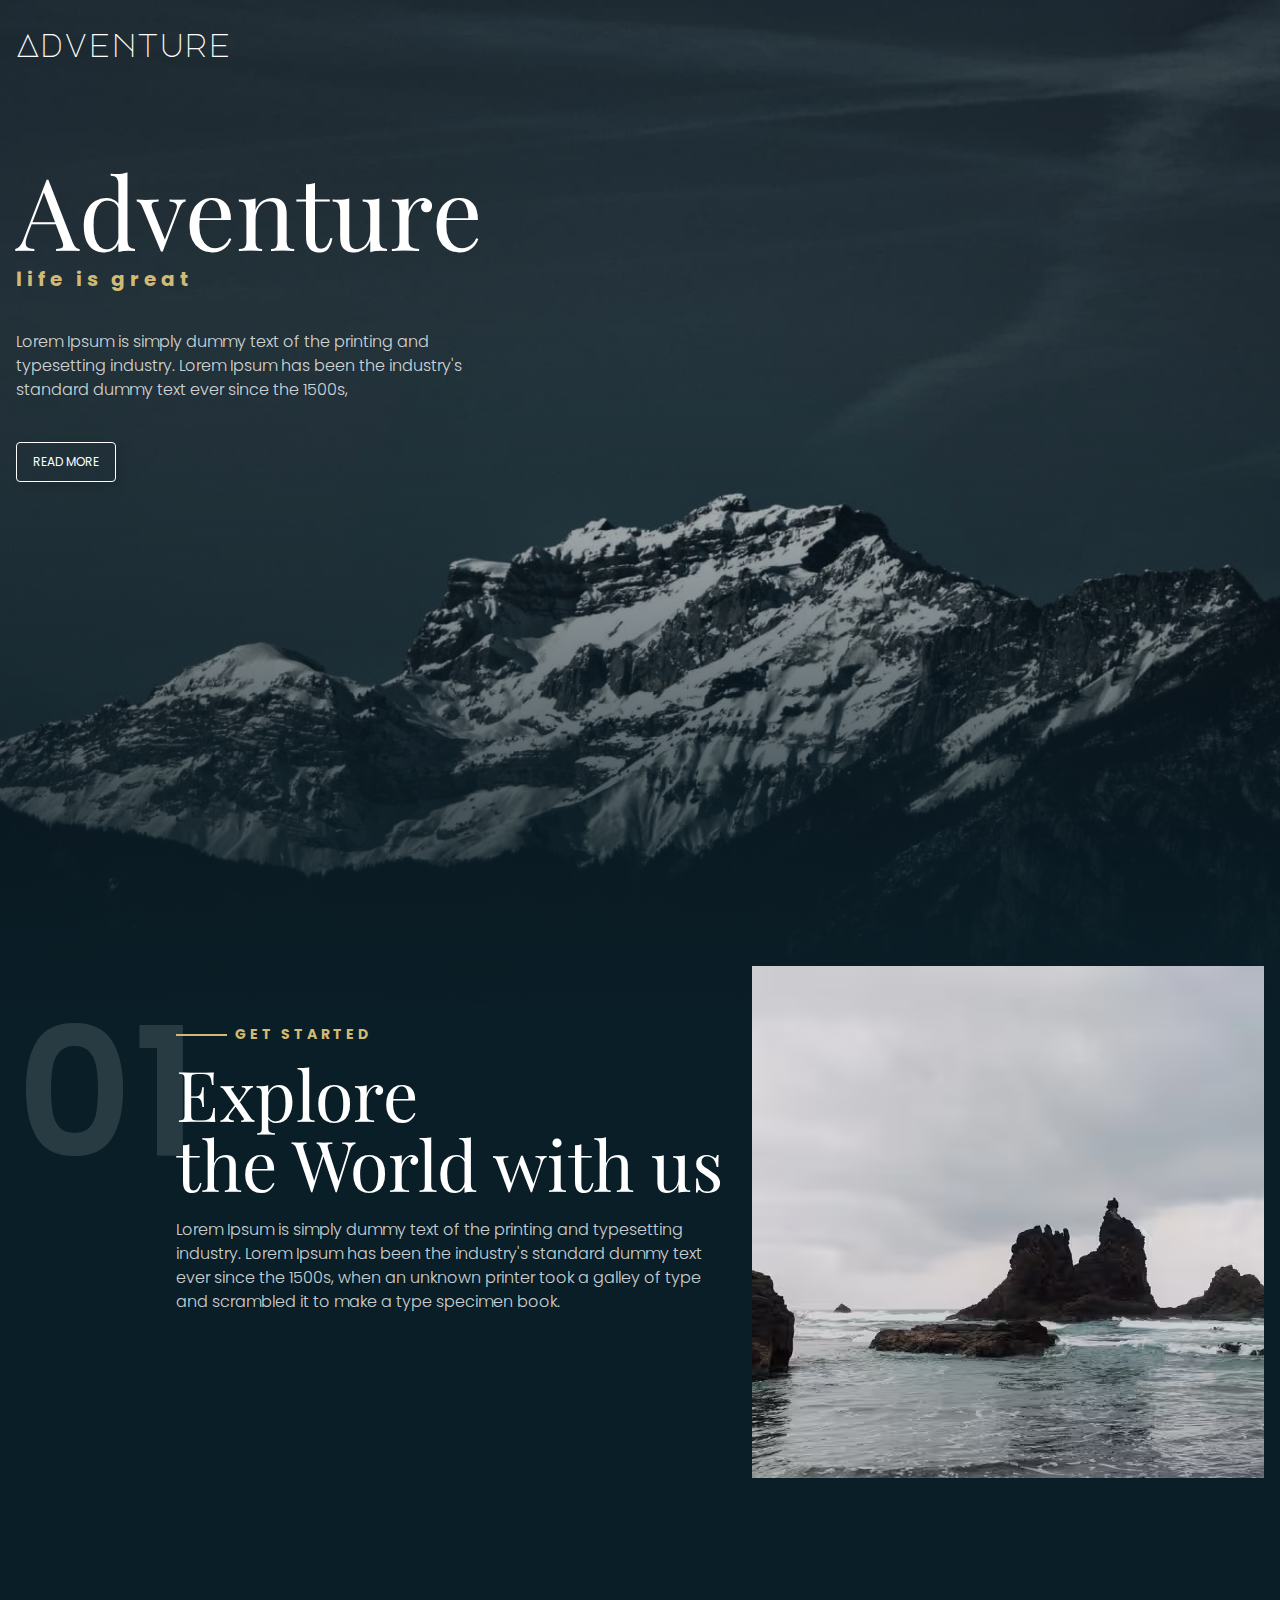
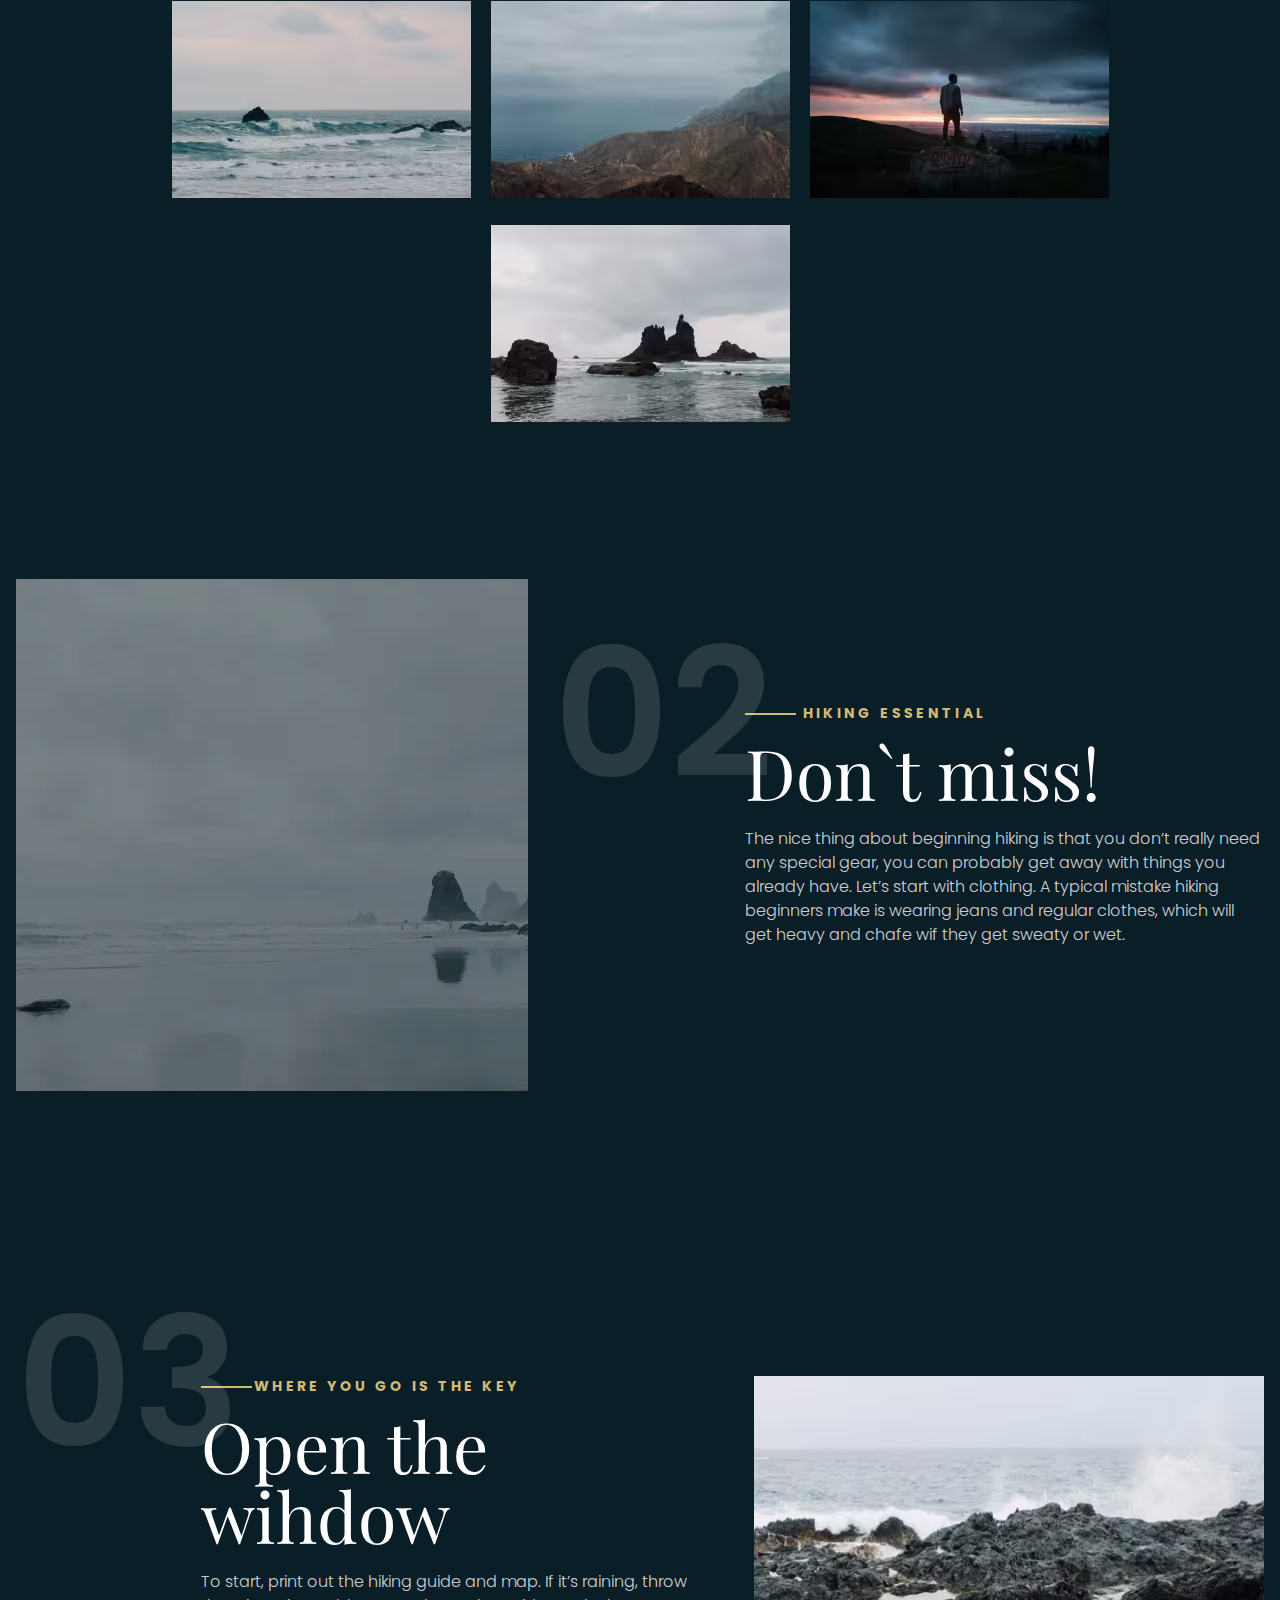
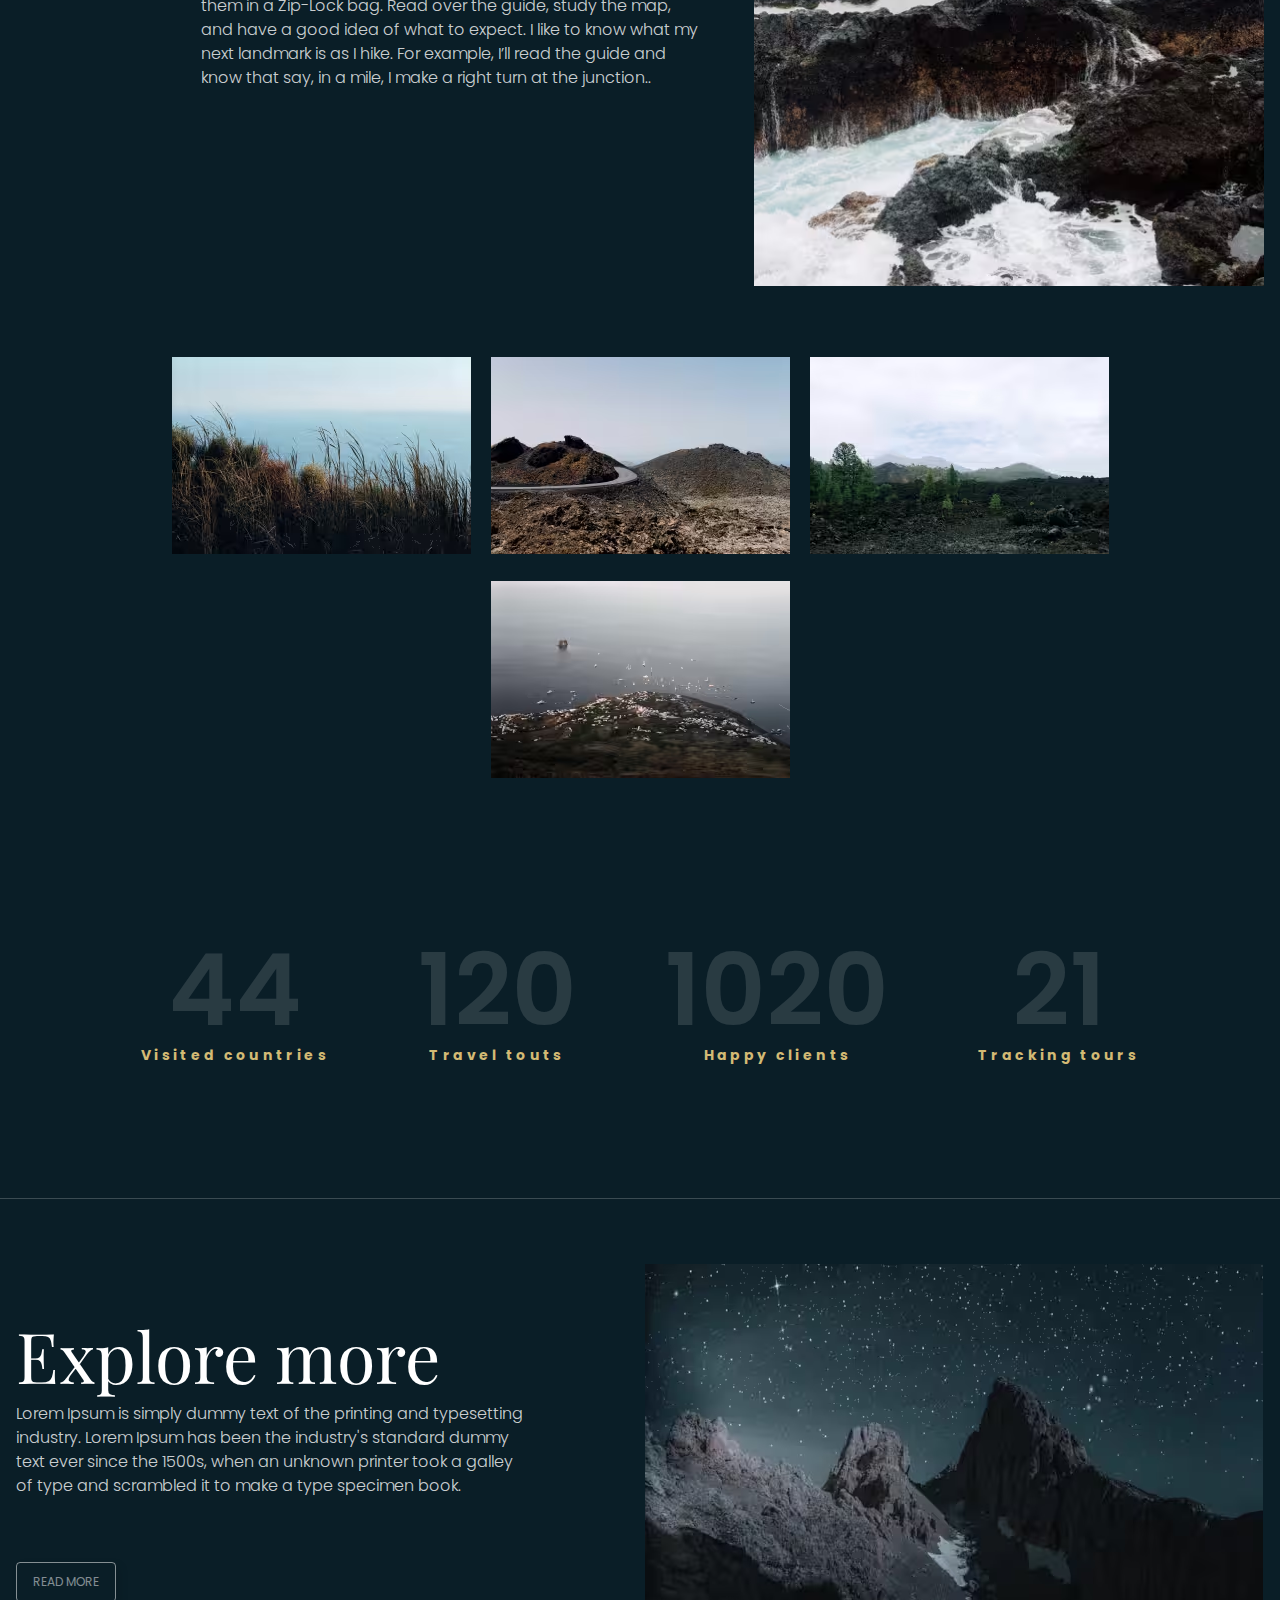
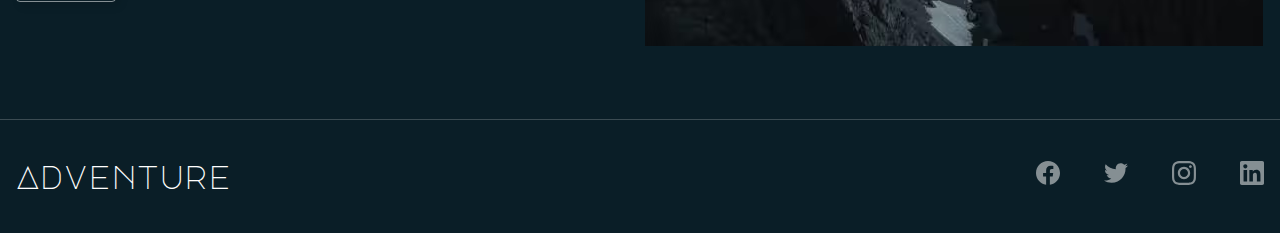
==== final-homework/index.html @ ad4f2b76 "Done" ====
<!DOCTYPE html>
<html lang="en">
  <head>
    <meta charset="UTF-8" />
    <meta name="viewport" content="width=device-width, initial-scale=1.0" />
    <link rel="stylesheet" href="css/style.css" />
    <title>Adventure</title>
  </head>
  <body>
    <div class="wrapper">
      <header class="header">
        <div class="header__container container-header">
          <a class="container-header__logo" href="#">Adventure</a>
        </div>
      </header>
      <main class="page">
        <section class="page__main main-section">
          <div class="main-section__container container-main-section">
            <h1 class="container-main-section__title">Adventure</h1>
            <h3 class="container-main-section__subtitle">life is great</h3>
            <p class="container-main-section__text">
              Lorem Ipsum is simply dummy text of the printing and typesetting
              industry. Lorem Ipsum has been the industry's standard dummy text
              ever since the 1500s,
            </p>
            <a href="#" class="container-main-section__button read-more-button"
              >read more</a
            >
          </div>
        </section>

        <section class="page__get-started get-started-section">
          <div
            class="get-started-section__container container-get-started-section"
          >
            <div
              class="container-get-started-section__body body-get-started-section"
            >
              <div
                class="body-get-started-section__content content-get-started-section"
              >
                <div class="content-get-started-section__info-bock">
                  <h3 class="content-get-started-section__subtitle">
                    Get started
                  </h3>
                  <h2 class="content-get-started-section__title">
                    Explore <br />the World with us
                  </h2>
                  <p class="content-get-started-section__text">
                    Lorem Ipsum is simply dummy text of the printing and
                    typesetting industry. Lorem Ipsum has been the industry's
                    standard dummy text ever since the 1500s, when an unknown
                    printer took a galley of type and scrambled it to make a
                    type specimen book.
                  </p>
                </div>
                <picture
                  class="content-get-started-section__picture picture-get-started-section"
                >
                  <source
                    src="img/get-started-img1x.avif"
                    srcset="
                      img/get-started-img1x.avif 1x,
                      img/get-started-img2x.avif 2x,
                      img/get-started-img3x.avif 3x
                    "
                  />
                  <img
                    class="picture-get-started-section__img"
                    src="./img/get-started-img.jpg"
                    alt="Cliffs"
                  />
                </picture>
              </div>
              <div
                class="body-get-started-section__photo-block photo-block-get-started-section"
              >
                <picture>
                  <source
                    src="img/get-started-photo-block-img1.avif"
                    srcset="
                      img/get-started-photo-block-img1.avif    1x,
                      img/get-started-photo-block-img1-2x.avif 2x,
                      img/get-started-photo-block-img1-3x.avif 3x
                    "
                  />
                  <img
                    class="photo-block-get-started-section__img"
                    src="./img/get-started-photo-block-img1.jpg"
                    alt="Rocks"
                  />
                </picture>
                <picture>
                  <source
                    src="img/get-started-photo-block-img2.avif"
                    srcset="
                      img/get-started-photo-block-img2.avif    1x,
                      img/get-started-photo-block-img2-2x.avif 2x,
                      img/get-started-photo-block-img2-3x.avif 3x
                    "
                  />
                  <img
                    class="photo-block-get-started-section__img"
                    src="./img/get-started-photo-block-img2.jpg"
                    alt="Mountains"
                  />
                </picture>
                <picture>
                  <source
                    src="img/get-started-photo-block-img3.avif"
                    srcset="
                      img/get-started-photo-block-img3.avif    1x,
                      img/get-started-photo-block-img3-2x.avif 2x,
                      img/get-started-photo-block-img3-3x.avif 3x
                    "
                  />
                  <img
                    class="photo-block-get-started-section__img"
                    src="./img/get-started-photo-block-img3.jpg"
                    alt="Man on the rock"
                  />
                </picture>
                <picture>
                  <source
                    src="img/get-started-photo-block-img4.avif"
                    srcset="
                      img/get-started-photo-block-img4.avif    1x,
                      img/get-started-photo-block-img4-2x.avif 2x,
                      img/get-started-photo-block-img4-3x.avif 3x
                    "
                  />
                  <img
                    class="photo-block-get-started-section__img"
                    src="./img/get-started-photo-block-img4.jpg"
                    alt="Cliffs"
                  />
                </picture>
              </div>
            </div>
          </div>
        </section>

        <section class="page__hiking-essentials hiking-essentials-section">
          <div
            class="hiking-essentials-section__container container-essentials-section"
          >
            <div
              class="container-essentials-section__body body-essentials-section"
            >
              <picture
                class="body-essentials-section__picture picture-essentials-section"
              >
                <source
                  src="img/hiking-essentials-img.webp"
                  srcset="
                    img/hiking-essentials-img.webp    1x,
                    img/hiking-essentials-img-2x.webp 2x,
                    img/hiking-essentials-img-3x.webp 3x
                  "
                />
                <img
                  class="picture-essentials-section__img"
                  src="./img/hiking-essentials-img.png"
                  alt="Ocean"
                />
              </picture>
              <div
                class="body-essentials-section__content content-essentials-section"
              >
                <h3 class="content-essentials-section__subtitle">
                  Hiking Essential
                </h3>
                <h2 class="content-essentials-section__title">Don`t miss!</h2>
                <p class="content-essentials-section__text">
                  The nice thing about beginning hiking is that you don’t really
                  need any special gear, you can probably get away with things
                  you already have. Let’s start with clothing. A typical mistake
                  hiking beginners make is wearing jeans and regular clothes,
                  which will get heavy and chafe wif they get sweaty or wet.
                </p>
              </div>
            </div>
          </div>
        </section>

        <section class="page__where-you-go where-you-go-section">
          <div
            class="where-you-go-section__container container-where-you-go-section"
          >
            <div
              class="container-where-you-go-section__body body-where-you-go-section"
            >
              <div
                class="body-where-you-go-section__content content-where-you-go-section"
              >
                <div class="content-where-you-go-section__info-block">
                  <h3 class="content-where-you-go-section__subtitle">
                    WHERE YOU GO IS THE KEY
                  </h3>
                  <h2 class="content-where-you-go-section__title">
                    Open the wihdow
                  </h2>
                  <p class="content-where-you-go-section__text">
                    To start, print out the hiking guide and map. If it’s
                    raining, throw them in a Zip-Lock bag. Read over the guide,
                    study the map, and have a good idea of what to expect. I
                    like to know what my next landmark is as I hike. For
                    example, I’ll read the guide and know that say, in a mile, I
                    make a right turn at the junction..
                  </p>
                </div>
                <picture
                  class="content-where-are-you-section__picture picture-where-you-go-section"
                >
                  <source
                    src="img/where-you-go-img.avif"
                    srcset="
                      img/where-you-go-img.avif    1x,
                      img/where-you-go-img-2x.avif 2x,
                      img/where-you-go-img-3x.avif 3x
                    "
                  />
                  <img
                    class="picture-where-you-go-section__img"
                    src="./img/where-you-go-img.jpg"
                    alt="Cliffs"
                  />
                </picture>
              </div>
              <div
                class="body-where-you-go-section__photo-block photo-block-where-you-go-section-section"
              >
                <picture>
                  <source
                    src="img/where-you-go-img1.avif"
                    srcset="
                      img/where-you-go-img1.avif    1x,
                      img/where-you-go-img1-2x.avif 2x,
                      img/where-you-go-img1-3x.avif 3x
                    "
                  />
                  <img
                    class="photo-block-where-you-go-section-section__img"
                    src="./img/where-you-go-img1.jpg"
                    alt="Bluff"
                  />
                </picture>

                <picture>
                  <source
                    src="img/where-you-go-img2.avif"
                    srcset="
                      img/where-you-go-img2.avif    1x,
                      img/where-you-go-img2-2x.avif 2x,
                      img/where-you-go-img2-3x.avif 3x
                    "
                  />
                  <img
                    class="photo-block-where-you-go-section-section__img"
                    src="./img/where-you-go-img2.jpg"
                    alt="Mountains"
                  />
                </picture>

                <picture>
                  <source
                    src="img/where-you-go-img3.avif"
                    srcset="
                      img/where-you-go-img3.avif    1x,
                      img/where-you-go-img3-2x.avif 2x,
                      img/where-you-go-img3-3x.avif 3x
                    "
                  />
                  <img
                    class="photo-block-where-you-go-section-section__img"
                    src="./img/where-you-go-img3.jpg"
                    alt="Mountains"
                  />
                </picture>

                <picture>
                  <source
                    src="img/where-you-go-img4.avif"
                    srcset="
                      img/where-you-go-img4.avif    1x,
                      img/where-you-go-img4-2x.avif 2x,
                      img/where-you-go-img4-3x.avif 3x
                    "
                  />
                  <img
                    class="photo-block-where-you-go-section-section__img"
                    src="./img/where-you-go-img4.jpg"
                    alt="Bluff"
                  />
                </picture>
              </div>
            </div>
          </div>
        </section>

        <section class="page__statistics statistics-section">
          <div
            class="statistics-section__container container-statistics-section"
          >
            <div
              class="container-statistics-section__body body-statistics-section"
            >
              <div
                class="body-statistics-section__block block-statistics-section"
              >
                <span class="block-statistics-section__number">44</span>
                <span class="block-statistics-section__text"
                  >Visited countries</span
                >
              </div>
              <div
                class="body-statistics-section__block block-statistics-section"
              >
                <span class="block-statistics-section__number">120</span>
                <span class="block-statistics-section__text">Travel touts</span>
              </div>
              <div
                class="body-statistics-section__block block-statistics-section"
              >
                <span class="block-statistics-section__number">1020</span>
                <span class="block-statistics-section__text"
                  >Happy clients</span
                >
              </div>
              <div
                class="body-statistics-section__block block-statistics-section"
              >
                <span class="block-statistics-section__number">21</span>
                <span class="block-statistics-section__text"
                  >Tracking tours</span
                >
              </div>
            </div>
          </div>
        </section>

        <section class="page__explore-more explore-more-section">
          <div
            class="explore-more-section__container container-explore-more-section"
          >
            <div
              class="container-explore-more-section__body body-explore-more-section"
            >
              <div
                class="body-explore-more-section__content content-explore-more-section"
              >
                <h2 class="content-explore-more-section__title">
                  Explore more
                </h2>
                <p class="content-explore-more-section__text">
                  Lorem Ipsum is simply dummy text of the printing and
                  typesetting industry. Lorem Ipsum has been the industry's
                  standard dummy text ever since the 1500s, when an unknown
                  printer took a galley of type and scrambled it to make a type
                  specimen book.
                </p>
                <a href="#" class="content-explore-more-section__button"
                  >Read More</a
                >
              </div>
              <div
                class="body-explore-more-section__image-block image-block-explore-more-section"
              >
                <picture>
                  <source
                    src="img/explore-more-img.avif"
                    srcset="
                      img/explore-more-img.avif    1x,
                      img/explore-more-img-2x.avif 2x,
                      img/explore-more-img-3x.avif 3x
                    "
                  />
                  <img
                    class="image-block-explore-more-section__img"
                    src="./img/explore-more-img.jpg"
                    alt="Mountains"
                  />
                </picture>
              </div>
            </div>
          </div>
        </section>

        <footer class="footer">
          <div class="footer__container">
            <a href="" class="footer__logo">Adventure</a>
            <ul class="footer__list footer-menu">
              <li class="footer-menu__item item-footer-menu">
                <a href="#" class="item-footer-menu__link">
                  <img src="./img/fb-logo.svg" alt="Facebook Logo" />
                </a>
              </li>
              <li class="footer-menu__item item-footer-menu">
                <a href="#" class="item-footer-menu__link">
                  <img src="./img/twitter-logo.svg" alt="Twitter Logo" />
                </a>
              </li>
              <li class="footer-menu__item item-footer-menu">
                <a href="#" class="item-footer-menu__link">
                  <img src="./img/ig-logo.svg" alt="Instagram Logo" />
                </a>
              </li>
              <li class="footer-menu__item item-footer-menu">
                <a href="#" class="item-footer-menu__link">
                  <img src="./img/lin-logo.svg" alt="LinkedIn Logo" />
                </a>
              </li>
            </ul>
          </div>
        </footer>
      </main>
    </div>
  </body>
</html>
---- final-homework/css/style.css ----
@import url("https://fonts.googleapis.com/css2?family=Major+Mono+Display&family=Playfair+Display&family=Poppins:wght@300;400;600;700&display=swap");
* {
  margin: 0;
  padding: 0;
  border: 0;
}

*,
*::before,
::after {
  -webkit-box-sizing: border-box;
          box-sizing: border-box;
}

a {
  text-decoration: none;
}

ul {
  list-style-type: none;
}

body {
  color: rgba(255, 255, 255, 0.8);
  font-family: Poppins;
  font-style: normal;
  font-weight: 300;
  line-height: 1.5;
}
body .wrapper {
  min-height: 100%;
  overflow: clip;
  display: -webkit-box;
  display: -ms-flexbox;
  display: flex;
  -webkit-box-orient: vertical;
  -webkit-box-direction: normal;
      -ms-flex-direction: column;
          flex-direction: column;
}
body .wrapper .page {
  -webkit-box-flex: 1;
      -ms-flex: 1 1 auto;
          flex: 1 1 auto;
}

[class*=__container] {
  max-width: 80.5rem;
  margin: 0 auto;
  padding-right: 1rem;
  padding-left: 1rem;
}

h1 {
  color: #fff;
  font-family: "Playfair Display";
  line-height: 1;
  font-size: 6.25rem;
  font-weight: 400;
}
@media (max-width: 36.0613rem) {
  h1 {
    font-size: 5rem;
  }
}
@media (max-width: 26.6238rem) {
  h1 {
    font-size: 3.5rem;
  }
}

h2 {
  color: #fff;
  font-family: "Playfair Display";
  line-height: 1;
  font-size: 70px;
  font-weight: 400;
}
@media (max-width: 78.6863rem) {
  h2 {
    font-size: 3.75rem;
  }
}
@media (max-width: 70.3113rem) {
  h2 {
    font-size: 3.25rem;
  }
}
@media (max-width: 36.0613rem) {
  h2 {
    font-size: 2.8125rem;
  }
}
@media (max-width: 26.6238rem) {
  h2 {
    font-size: 2.25rem;
  }
}

h3 {
  color: #fff;
  font-family: "Playfair Display";
  line-height: 1;
  color: #d3ba74;
  font-family: Poppins;
  font-weight: 700;
  line-height: inherit;
}

.header {
  position: absolute;
  top: 0;
  left: 0;
  width: 100%;
}
.header .container-header {
  padding-top: 1.75rem;
  padding-bottom: 1.75rem;
}
@media (max-width: 48.0613rem) {
  .header .container-header {
    display: -webkit-box;
    display: -ms-flexbox;
    display: flex;
    -webkit-box-pack: center;
        -ms-flex-pack: center;
            justify-content: center;
  }
}
.header .container-header__logo {
  color: #fff;
  font-family: "Major Mono Display";
  font-size: 2rem;
  font-style: normal;
  line-height: 1.06;
}
@media (max-width: 26.6238rem) {
  .header .container-header__logo {
    font-size: 1.5rem;
  }
}

.main-section {
  min-width: 100%;
  background: -webkit-gradient(linear, left bottom, left top, from(#0a1e27), color-stop(42.19%, rgba(10, 30, 39, 0.4)), color-stop(68.23%, rgba(10, 30, 39, 0))), url(../img/main-img.jpg);
  background: linear-gradient(0deg, #0a1e27 0%, rgba(10, 30, 39, 0.4) 42.19%, rgba(10, 30, 39, 0) 68.23%), url(../img/main-img.jpg);
  background-repeat: no-repeat;
  background-size: cover;
  background-position: center;
}
.main-section .container-main-section {
  padding-top: 10rem;
  padding-bottom: 33.375rem;
}
@media (max-width: 48.0613rem) {
  .main-section .container-main-section {
    display: -webkit-box;
    display: -ms-flexbox;
    display: flex;
    -webkit-box-orient: vertical;
    -webkit-box-direction: normal;
        -ms-flex-direction: column;
            flex-direction: column;
    -webkit-box-align: center;
        -ms-flex-align: center;
            align-items: center;
    padding-bottom: 20rem;
  }
}
@media (max-width: 36.0613rem) {
  .main-section .container-main-section {
    padding-bottom: 13rem;
  }
}
@media (max-width: 26.6238rem) {
  .main-section .container-main-section {
    padding-top: 7.5rem;
    padding-bottom: 10rem;
  }
}
.main-section .container-main-section__subtitle {
  padding-top: 0.5rem;
  font-size: 1.25rem;
  line-height: 1.1;
  letter-spacing: 0.3rem;
}
@media (max-width: 36.0613rem) {
  .main-section .container-main-section__subtitle {
    font-size: 1rem;
  }
}
@media (max-width: 26.6238rem) {
  .main-section .container-main-section__subtitle {
    font-size: 0.75rem;
  }
}
.main-section .container-main-section__text {
  max-width: 40%;
  padding-top: 2.5rem;
  padding-bottom: 2.5rem;
}
@media (max-width: 48.0613rem) {
  .main-section .container-main-section__text {
    max-width: 100%;
    text-align: justify;
  }
}
.main-section .container-main-section__button {
  display: inline-block;
  padding: 0.625rem 1rem;
  border-radius: 4px;
  border: 1px solid #fff;
  -webkit-box-shadow: 4px 4px 10px 0px rgba(0, 0, 0, 0.1);
          box-shadow: 4px 4px 10px 0px rgba(0, 0, 0, 0.1);
  color: #fff;
  font-size: 0.75rem;
  font-weight: 400;
  line-height: 1.5;
  text-transform: uppercase;
}
.main-section .container-main-section__button:hover {
  border: 1px solid rgba(255, 255, 255, 0.8);
  color: rgba(255, 255, 255, 0.8);
}
.main-section .container-main-section__button:active {
  border: 1px solid rgba(255, 255, 255, 0.5);
  color: rgba(255, 255, 255, 0.5);
}

.get-started-section {
  background: #0a1e27;
  width: 100%;
  height: 100%;
}
.get-started-section .container-get-started-section {
  position: relative;
  padding-bottom: 9.375rem;
}
.get-started-section .body-get-started-section::before {
  color: rgba(255, 255, 255, 0.13);
  font-size: 11.25rem;
  font-weight: 600;
  content: "01";
  position: absolute;
  top: -3.625rem;
  left: 16px;
}
.get-started-section .body-get-started-section .content-get-started-section {
  display: -webkit-box;
  display: -ms-flexbox;
  display: flex;
  -webkit-box-pack: justify;
      -ms-flex-pack: justify;
          justify-content: space-between;
  gap: 0.3125rem;
  position: relative;
  top: -3.625rem;
  padding-top: 4.125rem;
  padding-left: 10rem;
  padding-bottom: 0;
}
@media (max-width: 63.9988rem) {
  .get-started-section .body-get-started-section .content-get-started-section {
    -webkit-box-orient: vertical;
    -webkit-box-direction: normal;
        -ms-flex-direction: column;
            flex-direction: column;
    -webkit-box-align: center;
        -ms-flex-align: center;
            align-items: center;
  }
}
@media (max-width: 63.9988rem) {
  .get-started-section .body-get-started-section .content-get-started-section {
    padding-top: 11rem;
    padding-left: 0;
  }
}
.get-started-section .body-get-started-section .content-get-started-section__subtitle {
  font-size: 0.875rem;
  line-height: 1.57;
  letter-spacing: 0.21rem;
  text-transform: uppercase;
  display: -webkit-box;
  display: -ms-flexbox;
  display: flex;
  -webkit-box-align: center;
      -ms-flex-align: center;
          align-items: center;
}
@media (max-width: 36.0613rem) {
  .get-started-section .body-get-started-section .content-get-started-section__subtitle {
    font-size: 12px;
  }
}
@media (max-width: 26.6238rem) {
  .get-started-section .body-get-started-section .content-get-started-section__subtitle {
    font-size: 10px;
  }
}
.get-started-section .body-get-started-section .content-get-started-section__subtitle::before {
  content: "";
  display: inline-block;
  width: 51px;
  height: 2px;
  background-color: #d3ba74;
  margin-right: 0.5rem;
}
.get-started-section .body-get-started-section .content-get-started-section__title {
  padding-top: 0.75rem;
}
.get-started-section .body-get-started-section .content-get-started-section__text {
  max-width: 33rem;
  padding-top: 1.25rem;
}
@media (max-width: 63.9988rem) {
  .get-started-section .body-get-started-section .content-get-started-section__text {
    max-width: 100%;
    text-align: justify;
    padding-bottom: 1.5rem;
  }
}
.get-started-section .body-get-started-section .content-get-started-section .picture-get-started-section {
  max-width: 100%;
}
@media (min-width: 1023.9808px) {
  .get-started-section .body-get-started-section .content-get-started-section .picture-get-started-section {
    position: relative;
    top: -3.625rem;
  }
}
.get-started-section .body-get-started-section .content-get-started-section .picture-get-started-section__img {
  max-width: 100%;
}
.get-started-section .body-get-started-section .photo-block-get-started-section {
  display: -webkit-box;
  display: -ms-flexbox;
  display: flex;
  -webkit-box-pack: center;
      -ms-flex-pack: center;
          justify-content: center;
  -ms-flex-wrap: wrap;
      flex-wrap: wrap;
  gap: 1.25rem;
}
.get-started-section .body-get-started-section .photo-block-get-started-section__img {
  max-width: 100%;
}

.hiking-essentials-section {
  background: #0a1e27;
}
.hiking-essentials-section .container-essentials-section {
  display: -webkit-box;
  display: -ms-flexbox;
  display: flex;
  -webkit-box-orient: vertical;
  -webkit-box-direction: normal;
      -ms-flex-direction: column;
          flex-direction: column;
  padding-bottom: 9.375rem;
}
@media (max-width: 63.9988rem) {
  .hiking-essentials-section .container-essentials-section {
    padding-bottom: 6rem;
  }
}
@media (max-width: 768.98px) {
  .hiking-essentials-section .container-essentials-section {
    padding-bottom: 4rem;
  }
}
@media (max-width: 1023.98px) {
  .hiking-essentials-section .container-essentials-section .body-essentials-section {
    display: -webkit-box;
    display: -ms-flexbox;
    display: flex;
    -webkit-box-orient: vertical;
    -webkit-box-direction: normal;
        -ms-flex-direction: column;
            flex-direction: column;
    -webkit-box-align: center;
        -ms-flex-align: center;
            align-items: center;
  }
}
@media (min-width: 1023.98px) {
  .hiking-essentials-section .container-essentials-section .body-essentials-section {
    display: -webkit-box;
    display: -ms-flexbox;
    display: flex;
  }
}
.hiking-essentials-section .container-essentials-section .body-essentials-section .picture-essentials-section {
  -webkit-box-flex: 1;
      -ms-flex: 1 1 43%;
          flex: 1 1 43%;
}
@media (max-width: 1023.98px) {
  .hiking-essentials-section .container-essentials-section .body-essentials-section .picture-essentials-section {
    -webkit-box-ordinal-group: 3;
        -ms-flex-order: 2;
            order: 2;
  }
}
.hiking-essentials-section .container-essentials-section .body-essentials-section .picture-essentials-section__img {
  max-width: 100%;
}
.hiking-essentials-section .container-essentials-section .body-essentials-section .content-essentials-section {
  position: relative;
  padding-top: 7.75rem;
  padding-left: 12rem;
  -webkit-box-flex: 1;
      -ms-flex: 1 1 57%;
          flex: 1 1 57%;
}
@media (max-width: 63.9988rem) {
  .hiking-essentials-section .container-essentials-section .body-essentials-section .content-essentials-section {
    padding: 3rem 0 0 0;
  }
}
.hiking-essentials-section .container-essentials-section .body-essentials-section .content-essentials-section::before {
  color: rgba(255, 255, 255, 0.13);
  font-size: 11.25rem;
  font-weight: 600;
  content: "02";
  position: absolute;
  top: 0;
  left: 0;
}
@media (max-width: 63.9988rem) {
  .hiking-essentials-section .container-essentials-section .body-essentials-section .content-essentials-section::before {
    top: -170px;
  }
}
.hiking-essentials-section .container-essentials-section .body-essentials-section .content-essentials-section__subtitle {
  font-size: 0.875rem;
  line-height: 1.57;
  letter-spacing: 0.21rem;
  text-transform: uppercase;
  display: -webkit-box;
  display: -ms-flexbox;
  display: flex;
  -webkit-box-align: center;
      -ms-flex-align: center;
          align-items: center;
}
@media (max-width: 36.0613rem) {
  .hiking-essentials-section .container-essentials-section .body-essentials-section .content-essentials-section__subtitle {
    font-size: 12px;
  }
}
@media (max-width: 26.6238rem) {
  .hiking-essentials-section .container-essentials-section .body-essentials-section .content-essentials-section__subtitle {
    font-size: 10px;
  }
}
.hiking-essentials-section .container-essentials-section .body-essentials-section .content-essentials-section__subtitle::before {
  content: "";
  display: inline-block;
  width: 51px;
  height: 2px;
  background-color: #d3ba74;
  margin-right: 0.4375rem;
}
.hiking-essentials-section .container-essentials-section .body-essentials-section .content-essentials-section__title {
  padding-top: 0.75rem;
}
.hiking-essentials-section .container-essentials-section .body-essentials-section .content-essentials-section__text {
  padding-top: 1.25rem;
}
@media (max-width: 63.9988rem) {
  .hiking-essentials-section .container-essentials-section .body-essentials-section .content-essentials-section__text {
    padding-bottom: 2rem;
    text-align: justify;
  }
}

.where-you-go-section {
  background: #0a1e27;
}
.where-you-go-section .container-where-you-go-section {
  position: relative;
  padding-bottom: 9.375rem;
}
.where-you-go-section .container-where-you-go-section .body-where-you-go-section::before {
  color: rgba(255, 255, 255, 0.13);
  font-size: 11.25rem;
  font-weight: 600;
  content: "03";
  position: absolute;
  top: 0px;
  left: 16px;
}
.where-you-go-section .container-where-you-go-section .body-where-you-go-section .content-where-you-go-section {
  display: -webkit-box;
  display: -ms-flexbox;
  display: flex;
  -webkit-box-pack: justify;
      -ms-flex-pack: justify;
          justify-content: space-between;
  gap: 0.3125rem;
  padding-top: 8rem;
  padding-left: 11.5625rem;
}
@media (max-width: 63.9988rem) {
  .where-you-go-section .container-where-you-go-section .body-where-you-go-section .content-where-you-go-section {
    -webkit-box-orient: vertical;
    -webkit-box-direction: normal;
        -ms-flex-direction: column;
            flex-direction: column;
    -webkit-box-align: center;
        -ms-flex-align: center;
            align-items: center;
  }
}
@media (max-width: 63.9988rem) {
  .where-you-go-section .container-where-you-go-section .body-where-you-go-section .content-where-you-go-section {
    padding-top: 14rem;
    padding-left: 0;
  }
}
.where-you-go-section .container-where-you-go-section .body-where-you-go-section .content-where-you-go-section__subtitle {
  font-size: 0.875rem;
  line-height: 1.57;
  letter-spacing: 0.21rem;
  text-transform: uppercase;
  display: -webkit-box;
  display: -ms-flexbox;
  display: flex;
  -webkit-box-align: center;
      -ms-flex-align: center;
          align-items: center;
}
@media (max-width: 36.0613rem) {
  .where-you-go-section .container-where-you-go-section .body-where-you-go-section .content-where-you-go-section__subtitle {
    font-size: 12px;
  }
}
@media (max-width: 26.6238rem) {
  .where-you-go-section .container-where-you-go-section .body-where-you-go-section .content-where-you-go-section__subtitle {
    font-size: 10px;
  }
}
.where-you-go-section .container-where-you-go-section .body-where-you-go-section .content-where-you-go-section__subtitle::before {
  content: "";
  display: inline-block;
  width: 51px;
  height: 2px;
  background-color: #d3ba74;
  margin-right: 0.125rem;
}
.where-you-go-section .container-where-you-go-section .body-where-you-go-section .content-where-you-go-section__title {
  padding-top: 0.75rem;
}
.where-you-go-section .container-where-you-go-section .body-where-you-go-section .content-where-you-go-section__text {
  padding-top: 1.25rem;
  max-width: 31.3125rem;
}
@media (max-width: 63.9988rem) {
  .where-you-go-section .container-where-you-go-section .body-where-you-go-section .content-where-you-go-section__text {
    max-width: 100%;
    text-align: justify;
    padding-bottom: 1.5rem;
  }
}
.where-you-go-section .container-where-you-go-section .body-where-you-go-section .content-where-you-go-section .picture-where-you-go-section {
  max-width: 100%;
}
.where-you-go-section .container-where-you-go-section .body-where-you-go-section .content-where-you-go-section .picture-where-you-go-section__img {
  max-width: 100%;
}
.where-you-go-section .container-where-you-go-section .body-where-you-go-section .photo-block-where-you-go-section-section {
  display: -webkit-box;
  display: -ms-flexbox;
  display: flex;
  -webkit-box-pack: center;
      -ms-flex-pack: center;
          justify-content: center;
  -ms-flex-wrap: wrap;
      flex-wrap: wrap;
  gap: 1.25rem;
  padding-top: 4rem;
}
.where-you-go-section .container-where-you-go-section .body-where-you-go-section .photo-block-where-you-go-section-section__img {
  max-width: 100%;
}

.statistics-section {
  background: #0a1e27;
}
.statistics-section .container-statistics-section {
  padding-bottom: 8.1875rem;
  border-bottom: 1px solid rgba(255, 255, 255, 0.2);
}
.statistics-section .container-statistics-section .container-statistics-section__body {
  margin: 0 auto;
}
.statistics-section .container-statistics-section .body-statistics-section {
  display: -webkit-box;
  display: -ms-flexbox;
  display: flex;
  -webkit-box-pack: justify;
      -ms-flex-pack: justify;
          justify-content: space-between;
  -ms-flex-wrap: wrap;
      flex-wrap: wrap;
  gap: 40px;
  max-width: 80%;
}
.statistics-section .container-statistics-section .body-statistics-section .block-statistics-section {
  display: -webkit-box;
  display: -ms-flexbox;
  display: flex;
  -webkit-box-orient: vertical;
  -webkit-box-direction: normal;
      -ms-flex-direction: column;
          flex-direction: column;
  -webkit-box-align: center;
      -ms-flex-align: center;
          align-items: center;
}
.statistics-section .container-statistics-section .body-statistics-section .block-statistics-section__number {
  color: rgba(255, 255, 255, 0.13);
  font-size: 100px;
  font-weight: 600;
  line-height: 1.1;
}
.statistics-section .container-statistics-section .body-statistics-section .block-statistics-section__text {
  color: #d3ba74;
  font-size: 14px;
  font-weight: 700;
  line-height: 1.57;
  letter-spacing: 0.21rem;
}

.explore-more-section {
  background: #0a1e27;
}
@media (min-width: 62.0613rem) {
  .explore-more-section .container-explore-more-section .body-explore-more-section {
    display: -webkit-box;
    display: -ms-flexbox;
    display: flex;
    gap: 0.625rem;
  }
}
@media (max-width: 62.0613rem) {
  .explore-more-section .container-explore-more-section .body-explore-more-section .content-explore-more-section {
    display: -webkit-box;
    display: -ms-flexbox;
    display: flex;
    -webkit-box-orient: vertical;
    -webkit-box-direction: normal;
        -ms-flex-direction: column;
            flex-direction: column;
    -webkit-box-align: center;
        -ms-flex-align: center;
            align-items: center;
    padding: 4rem 0 4rem 0;
  }
}
@media (min-width: 62.0613rem) {
  .explore-more-section .container-explore-more-section .body-explore-more-section .content-explore-more-section {
    -webkit-box-flex: 1;
        -ms-flex: 1 1 50%;
            flex: 1 1 50%;
    padding: 7.5625rem 0 7.3125rem 0;
  }
}
.explore-more-section .container-explore-more-section .body-explore-more-section .content-explore-more-section__text {
  padding-top: 1.5rem;
  padding-bottom: 2rem;
  text-align: justify;
}
@media (min-width: 62.0613rem) {
  .explore-more-section .container-explore-more-section .body-explore-more-section .content-explore-more-section__text {
    max-width: 32.0625rem;
    text-align: start;
    padding-top: 0.75rem;
    padding-bottom: 4rem;
  }
}
.explore-more-section .container-explore-more-section .body-explore-more-section .content-explore-more-section__button {
  display: inline-block;
  padding: 0.625rem 1rem;
  border-radius: 4px;
  border: 1px solid #fff;
  -webkit-box-shadow: 4px 4px 10px 0px rgba(0, 0, 0, 0.1);
          box-shadow: 4px 4px 10px 0px rgba(0, 0, 0, 0.1);
  color: #fff;
  font-size: 0.75rem;
  font-weight: 400;
  line-height: 1.5;
  text-transform: uppercase;
  border: 1px solid rgba(255, 255, 255, 0.8);
  color: rgba(255, 255, 255, 0.8);
  border: 1px solid rgba(255, 255, 255, 0.5);
  color: rgba(255, 255, 255, 0.5);
}
.explore-more-section .container-explore-more-section .body-explore-more-section .image-block-explore-more-section {
  -webkit-box-flex: 1;
      -ms-flex: 1 1 50%;
          flex: 1 1 50%;
  display: -webkit-box;
  display: -ms-flexbox;
  display: flex;
  -webkit-box-align: center;
      -ms-flex-align: center;
          align-items: center;
}
@media (max-width: 62.0613rem) {
  .explore-more-section .container-explore-more-section .body-explore-more-section .image-block-explore-more-section {
    display: -webkit-box;
    display: -ms-flexbox;
    display: flex;
    -webkit-box-pack: center;
        -ms-flex-pack: center;
            justify-content: center;
    padding-bottom: 5rem;
  }
}
.explore-more-section .container-explore-more-section .body-explore-more-section .image-block-explore-more-section__img {
  max-width: 100%;
}

.footer {
  background: #0a1e27;
}
.footer__container {
  border-top: 1px solid rgba(255, 255, 255, 0.2);
  display: -webkit-box;
  display: -ms-flexbox;
  display: flex;
  -webkit-box-align: center;
      -ms-flex-align: center;
          align-items: center;
  padding-top: 2.5rem;
  padding-bottom: 2.5rem;
}
.footer__container .footer-menu {
  display: -webkit-box;
  display: -ms-flexbox;
  display: flex;
  -webkit-box-pack: end;
      -ms-flex-pack: end;
          justify-content: flex-end;
  -webkit-box-align: center;
      -ms-flex-align: center;
          align-items: center;
  -webkit-column-gap: 2.75rem;
     -moz-column-gap: 2.75rem;
          column-gap: 2.75rem;
  -webkit-box-flex: 1;
      -ms-flex: 1 1 auto;
          flex: 1 1 auto;
}
@media (max-width: 576.98px) {
  .footer__container .footer-menu {
    -webkit-box-orient: vertical;
    -webkit-box-direction: normal;
        -ms-flex-direction: column;
            flex-direction: column;
    -webkit-box-align: end;
        -ms-flex-align: end;
            align-items: flex-end;
    row-gap: 1rem;
  }
}
.footer__logo {
  color: #fff;
  font-family: "Major Mono Display";
  font-size: 2rem;
  font-style: normal;
  line-height: 1.06;
}
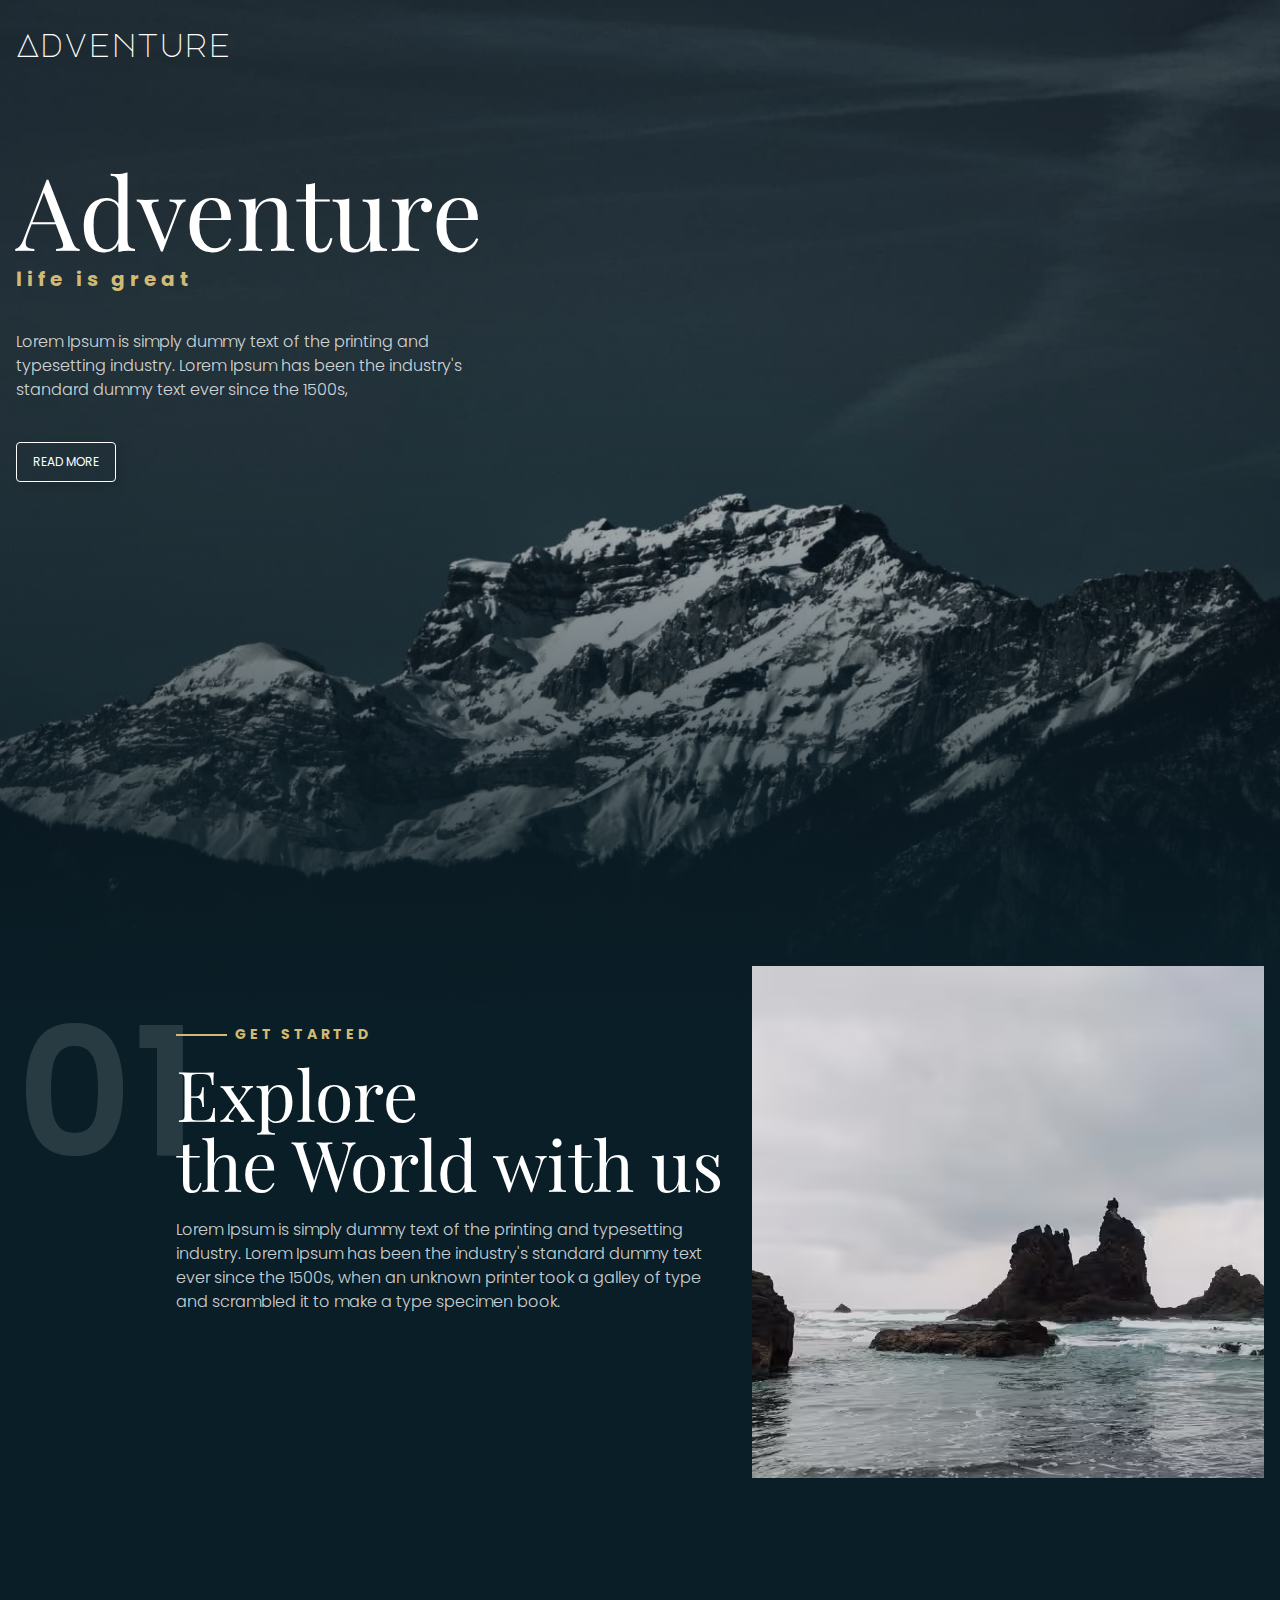
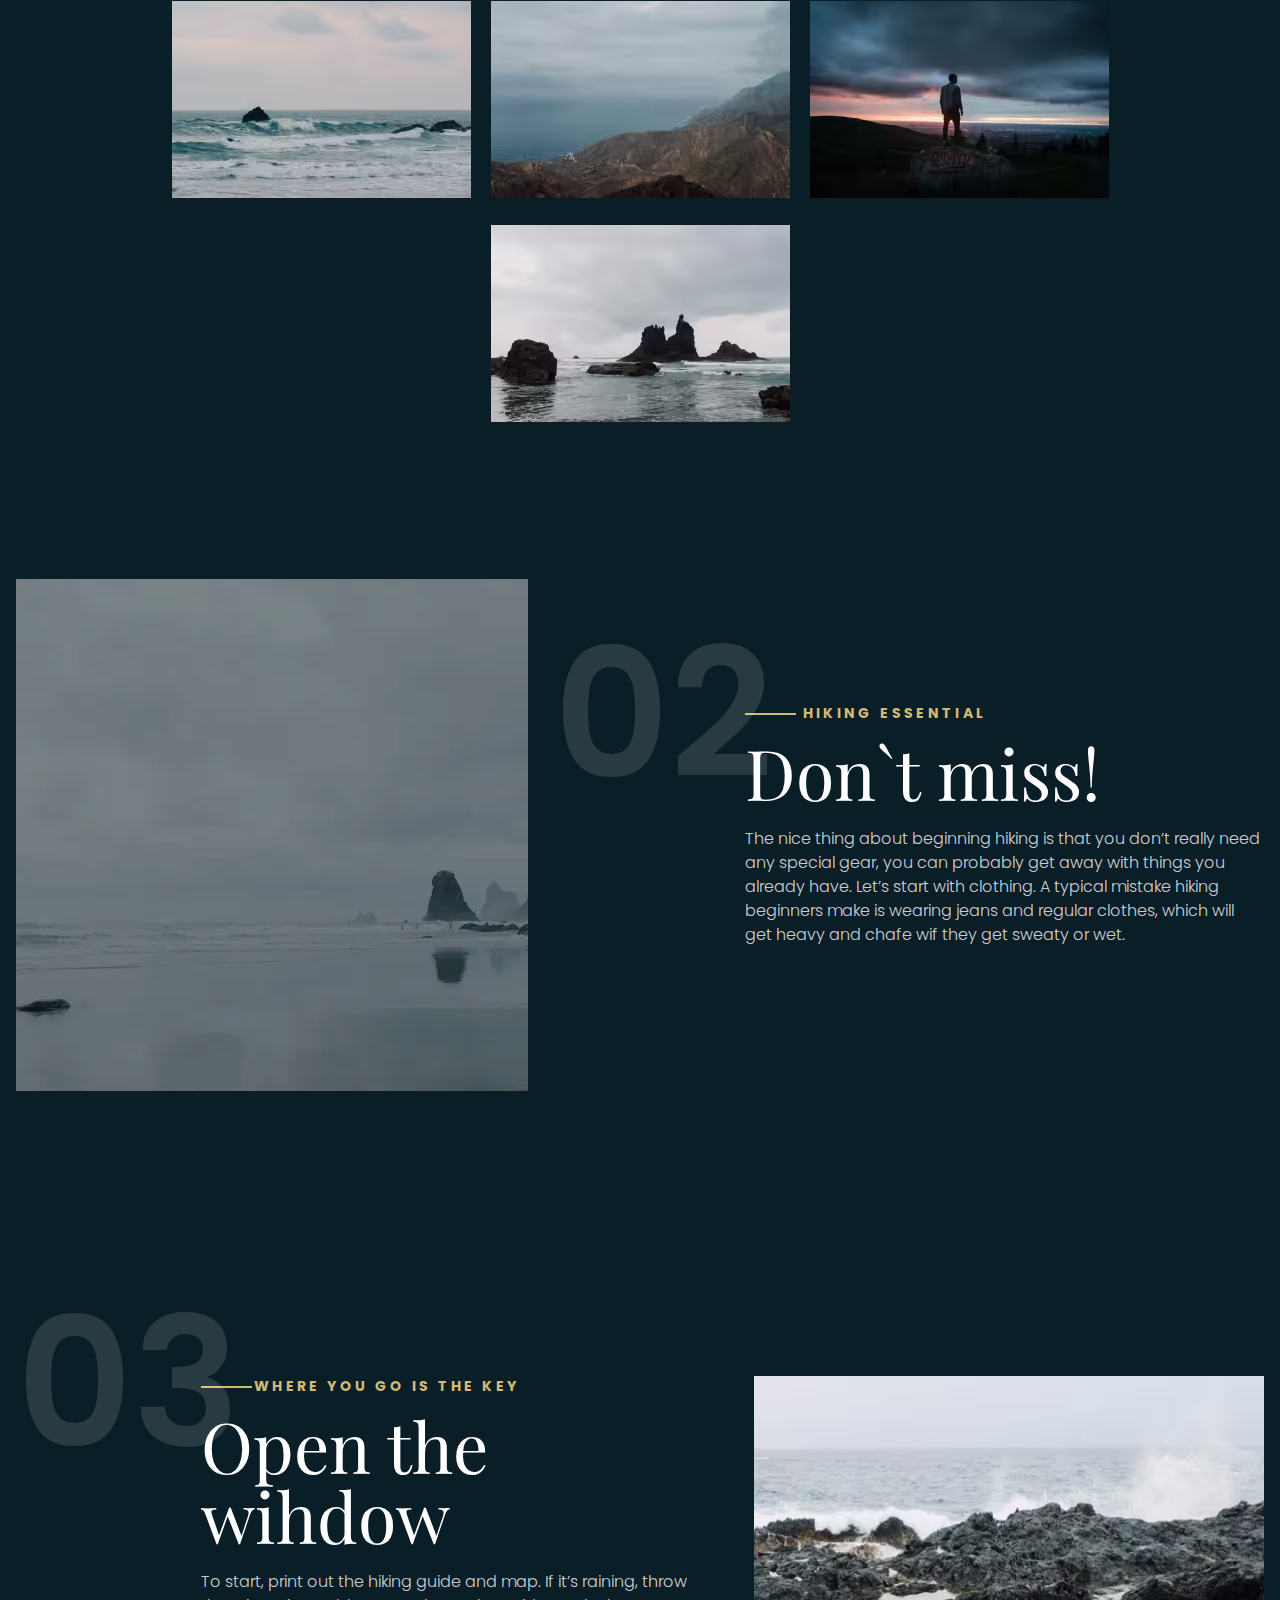
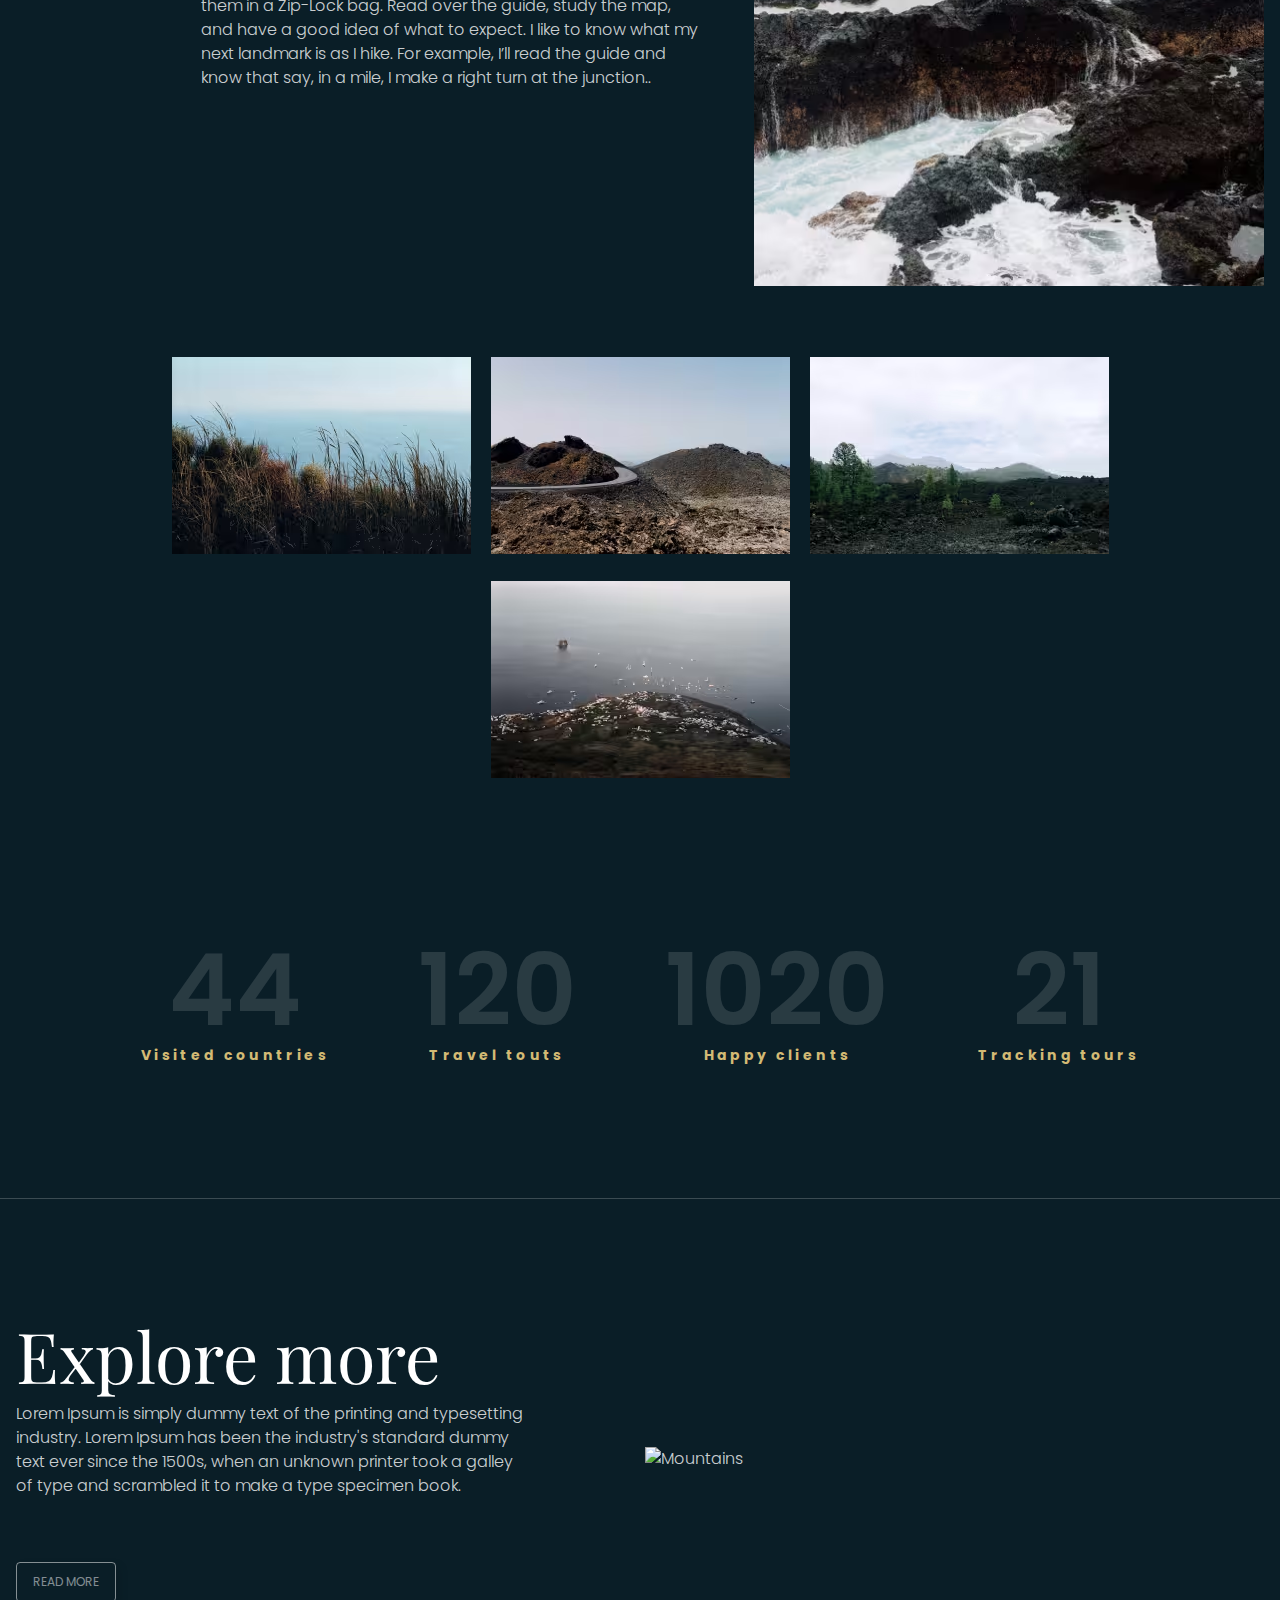
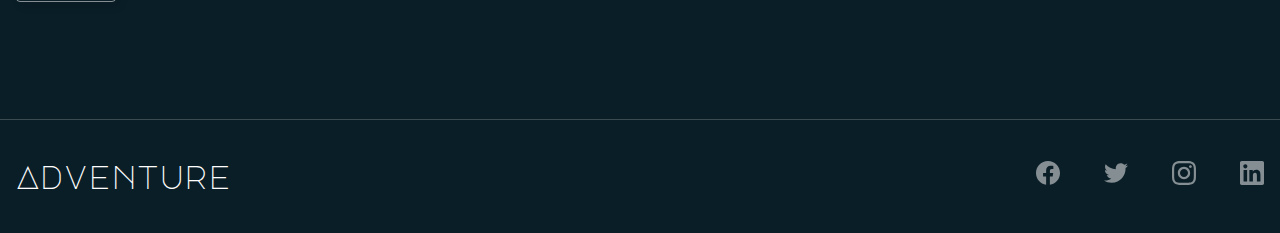
==== commit 453140a5: "Changes" ====
--- a/final-homework/index.html
+++ b/final-homework/index.html
@@ -368,11 +368,11 @@
               >
                 <picture>
                   <source
-                    src="img/explore-more-img.avif"
-                    srcset="
-                      img/explore-more-img.avif    1x,
-                      img/explore-more-img-2x.avif 2x,
-                      img/explore-more-img-3x.avif 3x
+                    src="./img/explore-more-img.avif"
+                    srcset="
+                      /img/explore-more-img.avif    1x,
+                      /img/explore-more-img-2x.avif 2x,
+                      /img/explore-more-img-3x.avif 3x
                     "
                   />
                   <img
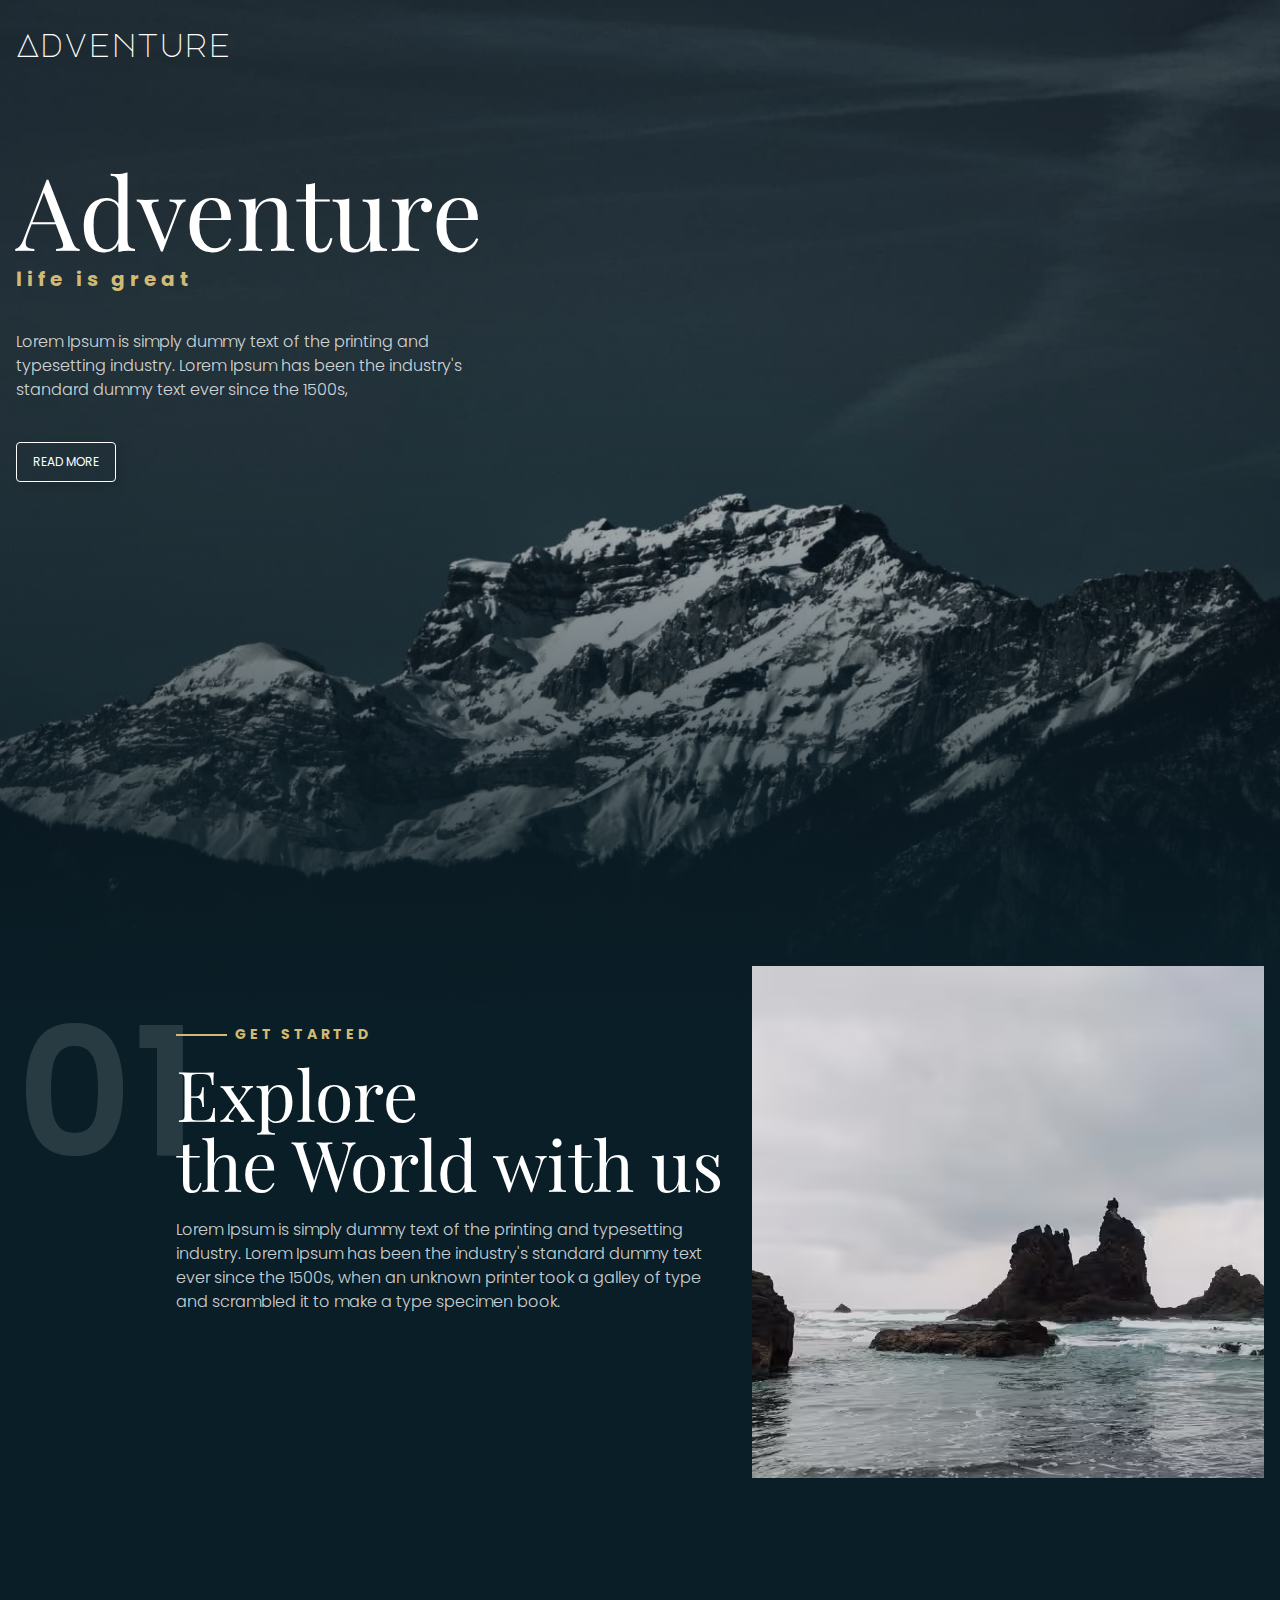
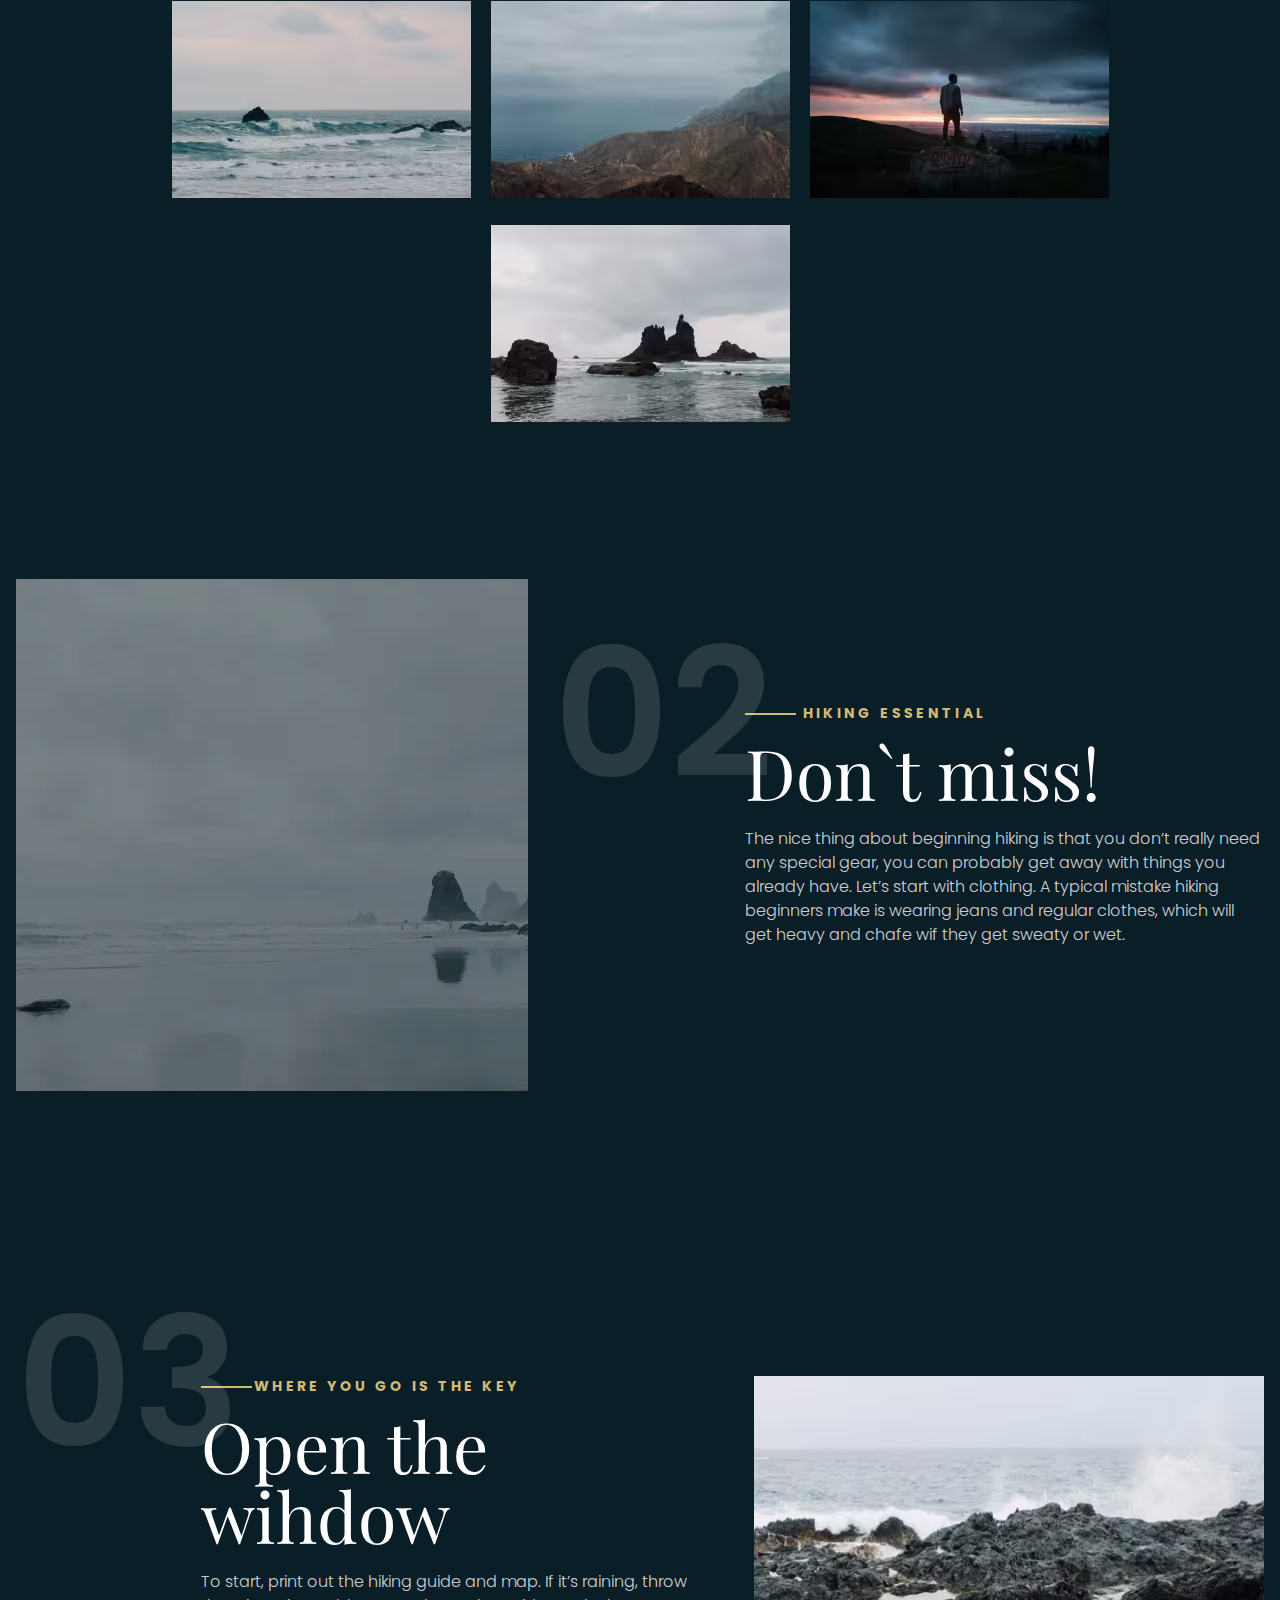
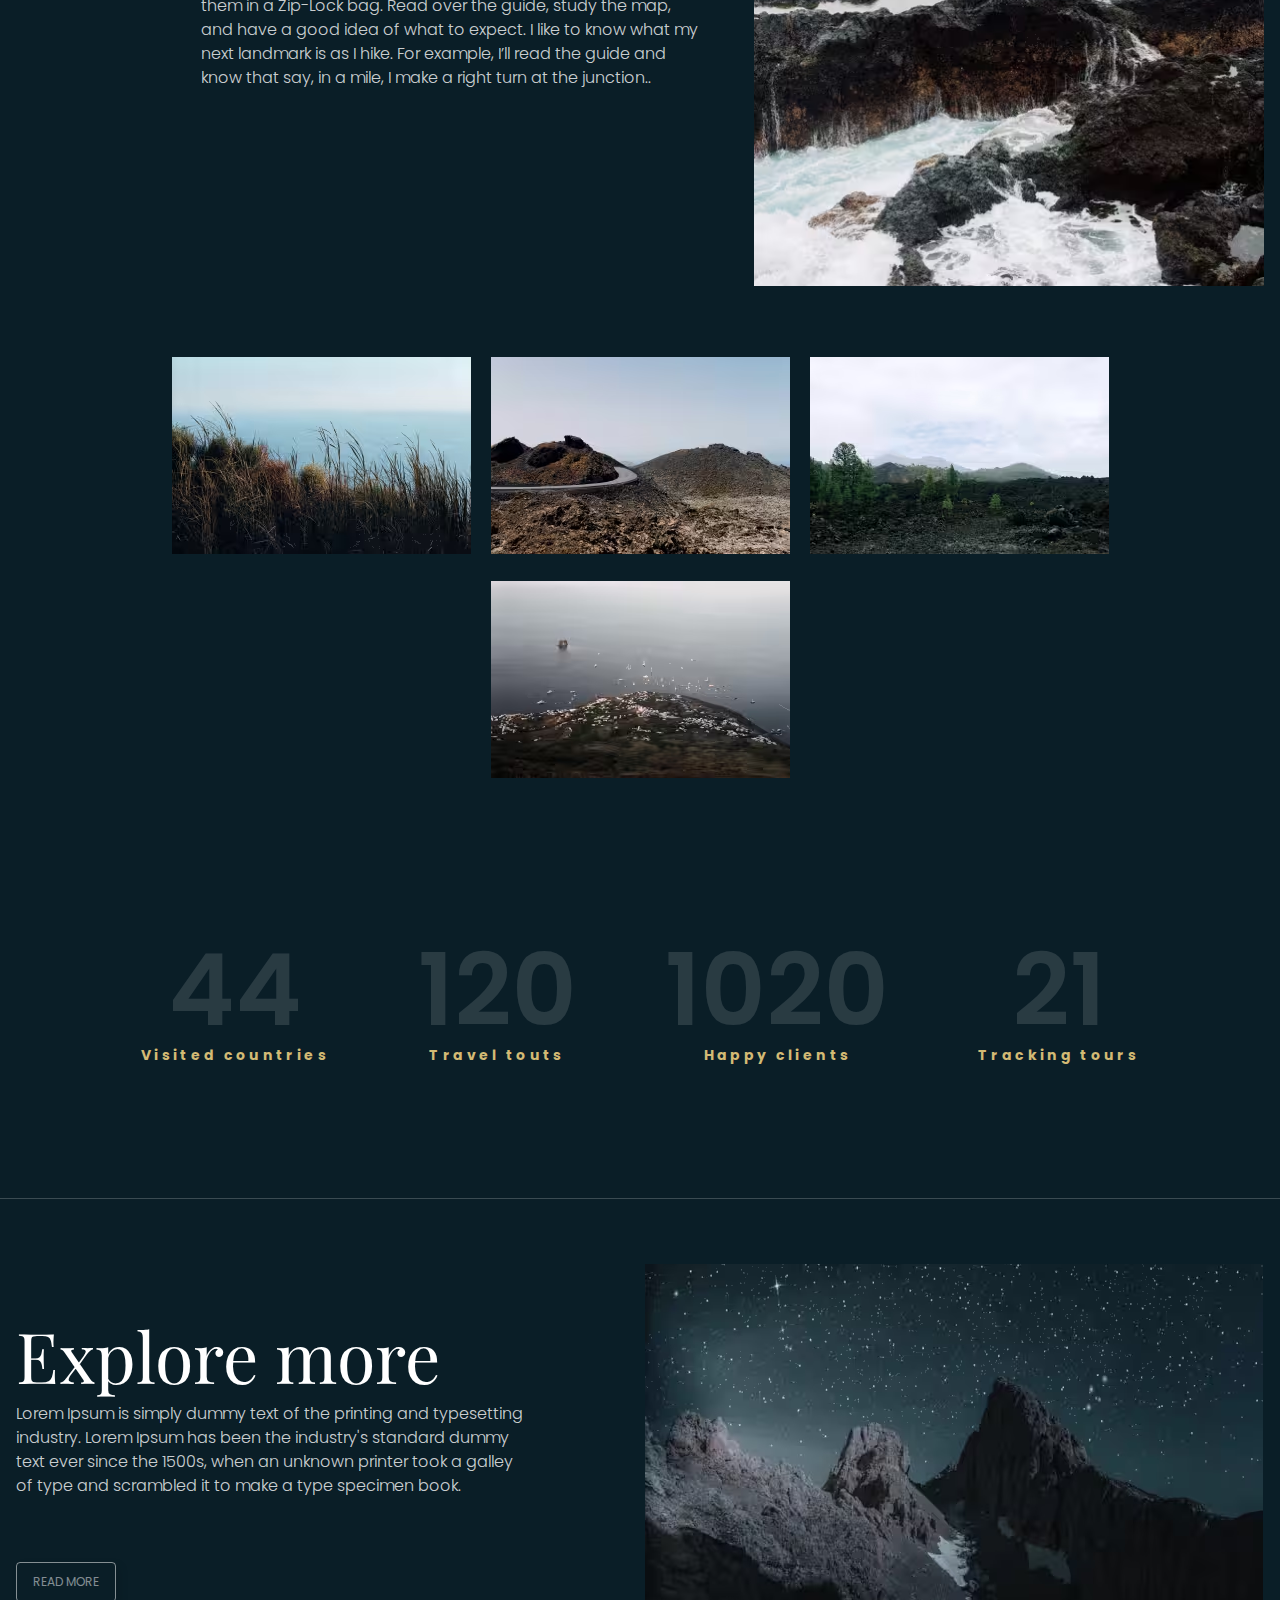
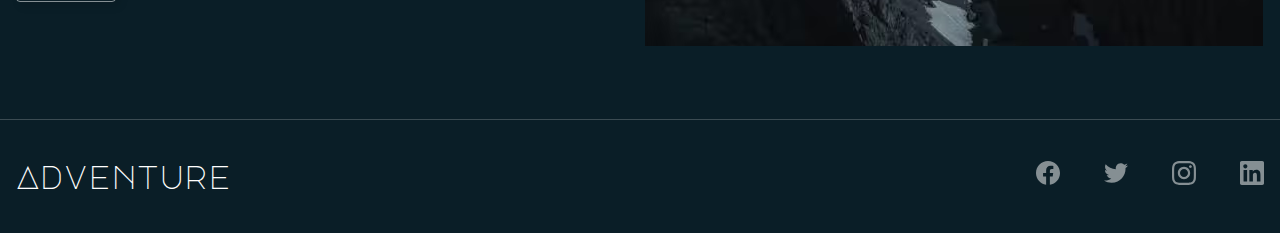
==== commit c6188529: "Changes" ====
--- a/final-homework/index.html
+++ b/final-homework/index.html
@@ -368,11 +368,11 @@
               >
                 <picture>
                   <source
-                    src="./img/explore-more-img.avif"
-                    srcset="
-                      /img/explore-more-img.avif    1x,
-                      /img/explore-more-img-2x.avif 2x,
-                      /img/explore-more-img-3x.avif 3x
+                    src="img/explore-more-img.avif"
+                    srcset="
+                      img/explore-more-img.avif    1x,
+                      img/explore-more-img-2x.avif 2x,
+                      img/explore-more-img-3x.avif 3x
                     "
                   />
                   <img
